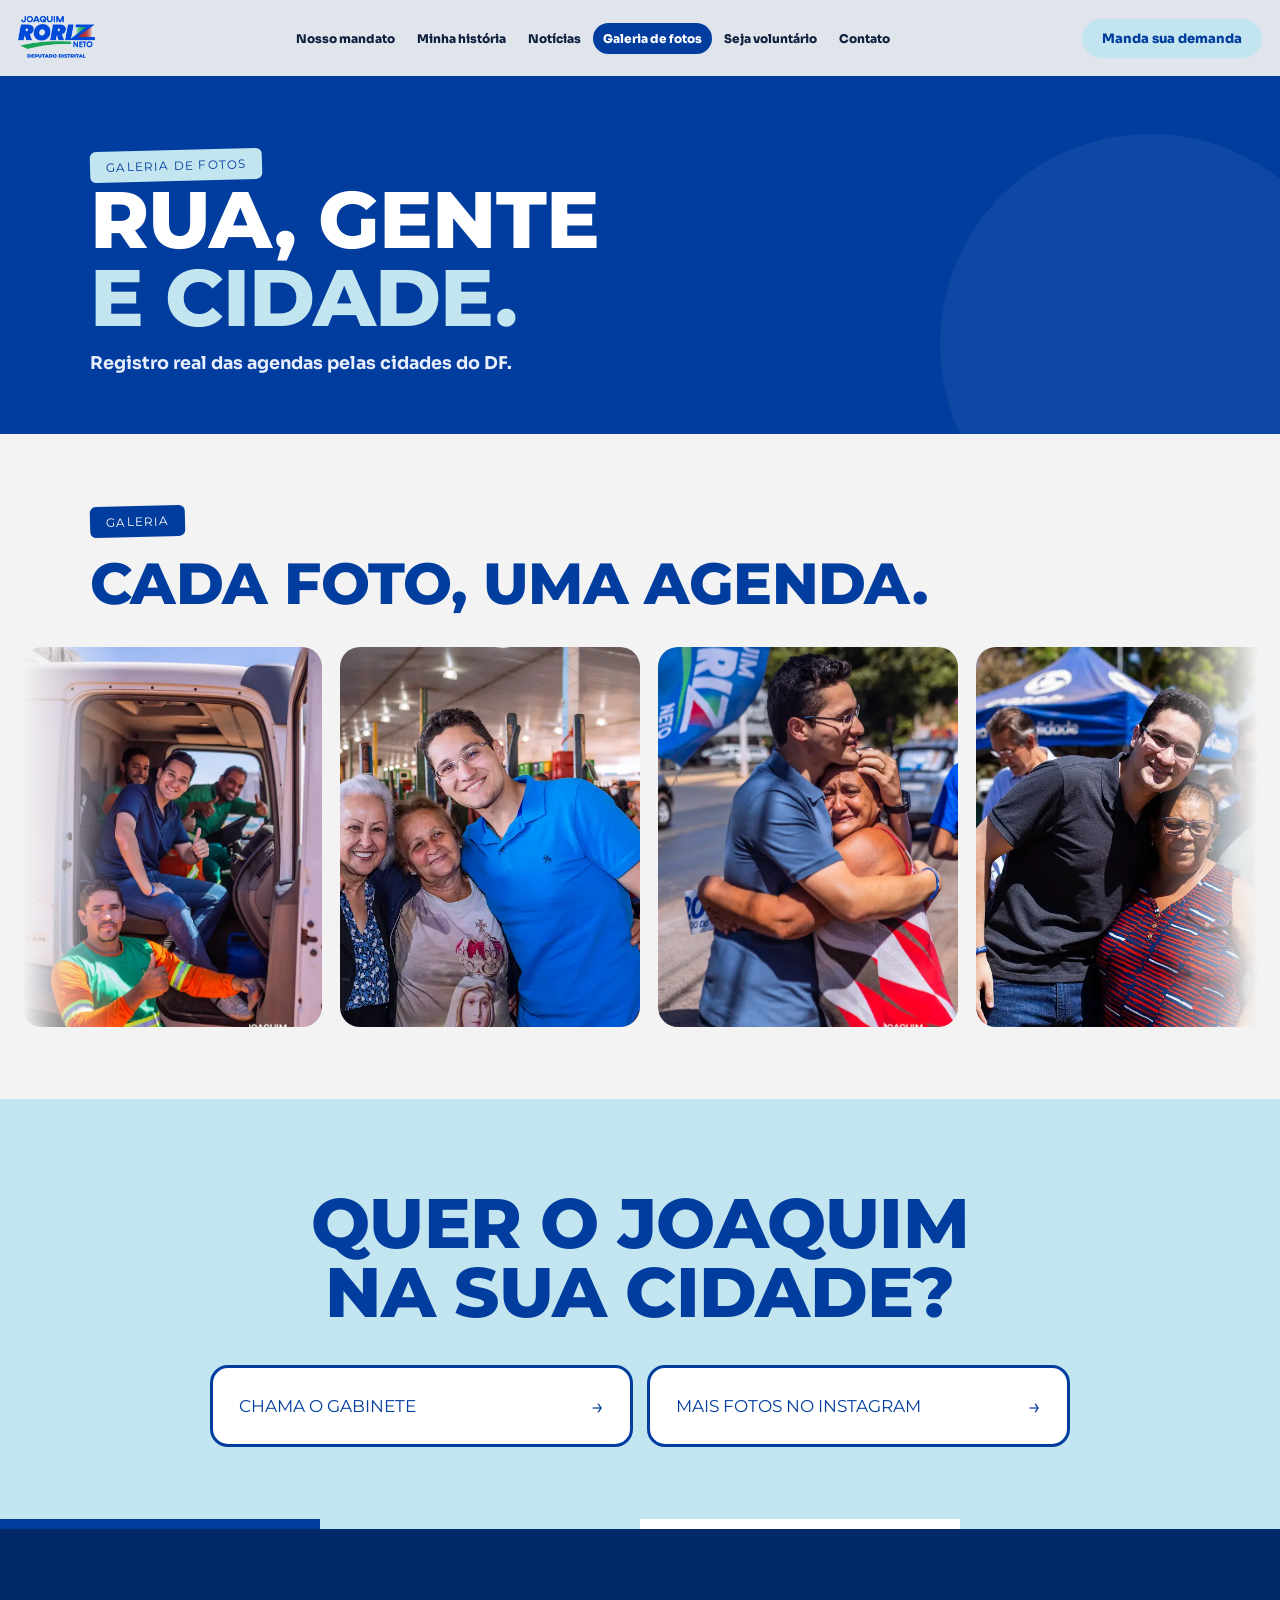
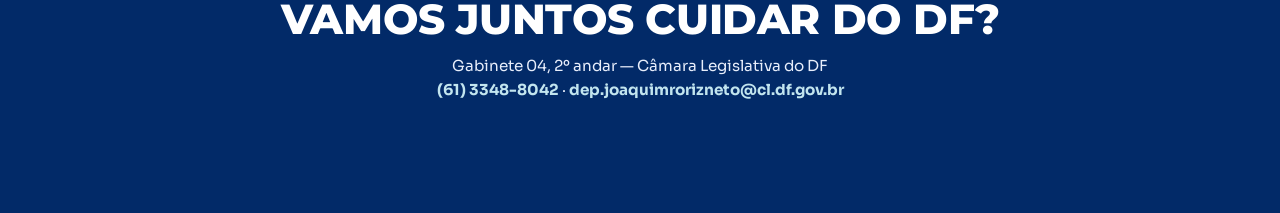
==== galeria/index.html @ 51ec64c5 "V4: prisma hero com video de fundo" ====
<!DOCTYPE html>
<html lang="pt-BR">
<head>
<meta charset="utf-8" />
<meta name="viewport" content="width=device-width, initial-scale=1" />
<title>Galeria de fotos — Joaquim Roriz Neto</title>
<meta name="description" content="Fotos reais das agendas públicas de Joaquim Roriz Neto pelas cidades do DF." />
<link rel="preconnect" href="https://fonts.googleapis.com" />
<link rel="preconnect" href="https://fonts.gstatic.com" crossorigin />
<link href="https://fonts.googleapis.com/css2?family=Montserrat:wght@600;700;800;900&family=Sora:wght@400;500;600;700;800&display=swap" rel="stylesheet" />
<link rel="stylesheet" href="../style.css" />
</head>
<body>

<header>
  <a class="brand" href="../"><img class="hlogo" src="../img/roriz-logo.png" alt="Joaquim Roriz Neto — Deputado Distrital" /></a>
  <nav class="hnav">
    <a href="../mandato/">Nosso mandato</a>
    <a href="../historia/">Minha história</a>
    <a href="../noticias/">Notícias</a>
    <a class="on" href="../galeria/">Galeria de fotos</a>
    <a href="../voluntario/">Seja voluntário</a>
    <a href="../contato/">Contato</a>
  </nav>
  <nav class="hbtns">
    <a class="btn btn-verde" href="../contato/">Manda sua demanda</a>
  </nav>
  <button class="burger" type="button" aria-label="Abrir menu" onclick="document.body.classList.toggle('menu-open')">
    <span></span><span></span><span></span>
  </button>
</header>
<nav class="menu" id="menu">
  <a href="../">Início <em>→</em></a>
  <a href="../mandato/">Nosso mandato <em>→</em></a>
  <a href="../historia/">Minha história <em>→</em></a>
  <a href="../noticias/">Notícias <em>→</em></a>
  <a href="../galeria/">Galeria de fotos <em>→</em></a>
  <a href="../voluntario/">Seja voluntário <em>→</em></a>
  <a class="dest" href="../contato/">Contato <em>→</em></a>
</nav>

<section class="hero-int">
  <div class="wrap">
    <span class="tag">Galeria de fotos</span>
    <h1 class="display">Rua, gente<br /><em>e cidade.</em></h1>
    <p class="sub">Registro real das agendas pelas cidades do DF.</p>
  </div>
</section>

<section>
  <div class="wrap up">
    <span class="tag">Galeria</span>
    <h2 class="display">Cada foto, uma agenda.</h2>
  </div>
  <div class="marquee">
    <div class="marquee-track">
      <div class="marquee-card"><img src="../img/action-1.webp" alt="Agenda pública no DF" loading="lazy" /></div>
      <div class="marquee-card"><img src="../img/action-2.webp" alt="Joaquim com a população" loading="lazy" /></div>
      <div class="marquee-card"><img src="../img/action-3.webp" alt="Agenda pública no DF" loading="lazy" /></div>
      <div class="marquee-card"><img src="../img/action-4.webp" alt="Agenda pública no DF" loading="lazy" /></div>
      <div class="marquee-card"><img src="../img/action-5.webp" alt="Agenda pública no DF" loading="lazy" /></div>
      <div class="marquee-card"><img src="../img/official.webp" alt="Joaquim Roriz Neto" loading="lazy" style="object-position:top" /></div>
      <div class="marquee-card"><img src="../img/action-1.webp" alt="Agenda pública no DF" loading="lazy" /></div>
      <div class="marquee-card"><img src="../img/action-2.webp" alt="Joaquim com a população" loading="lazy" /></div>
      <div class="marquee-card"><img src="../img/action-3.webp" alt="Agenda pública no DF" loading="lazy" /></div>
      <div class="marquee-card"><img src="../img/action-4.webp" alt="Agenda pública no DF" loading="lazy" /></div>
      <div class="marquee-card"><img src="../img/action-5.webp" alt="Agenda pública no DF" loading="lazy" /></div>
      <div class="marquee-card"><img src="../img/official.webp" alt="Joaquim Roriz Neto" loading="lazy" style="object-position:top" /></div>
    </div>
  </div>
</section>

<section class="blocao">
  <div class="wrap up">
    <h2 class="display">Quer o Joaquim<br />na sua cidade?</h2>
    <div class="big-grid">
      <a class="big-btn" href="../contato/">Chama o gabinete <span class="seta">→</span></a>
      <a class="big-btn" href="https://www.instagram.com/joaquimrorizneto/" target="_blank" rel="noreferrer">Mais fotos no Instagram <span class="seta">→</span></a>
    </div>
  </div>
</section>

<div class="barrinha"></div>
<footer>
  <p class="display">Vamos juntos cuidar do DF?</p>
  <p>
    Gabinete 04, 2º andar — Câmara Legislativa do DF<br />
    <a href="tel:+556133488042">(61) 3348-8042</a> ·
    <a href="mailto:dep.joaquimrorizneto@cl.df.gov.br">dep.joaquimrorizneto@cl.df.gov.br</a>
  </p>
</footer>

<script>
document.querySelectorAll('.menu a').forEach(function(a){a.addEventListener('click',function(){document.body.classList.remove('menu-open')})});
document.documentElement.classList.add('js');
var io=new IntersectionObserver(function(es){es.forEach(function(en){if(en.isIntersecting){en.target.classList.add('in');io.unobserve(en.target)}})},{threshold:.15});
document.querySelectorAll('.up').forEach(function(el){io.observe(el)});
</script>
</body>
</html>
---- style.css ----
:root{
  /* Paleta oficial — Manual de Identidade Visual v1.0 */
  --azul:#003d9e; --azul-escuro:#022a68; --verde:#21a659; --verde-claro:#d7efc2; --azul-claro:#c2e5ef;
  --vermelho:#b5322f; --off:#f3f3f3; --ink:#10203f;
  /* Tipografia oficial: Montserrat (títulos/destaques) + Sora (textos) */
  --font-display:"Montserrat", ui-sans-serif, system-ui, sans-serif;
  --font-sans:"Sora", ui-sans-serif, system-ui, sans-serif;
}
*{margin:0;padding:0;box-sizing:border-box}
html{scroll-behavior:smooth}
html,body{overflow-x:clip}
body{font-family:var(--font-sans);background:var(--off);color:var(--ink);-webkit-font-smoothing:antialiased}
.display{font-family:var(--font-display);font-weight:800;text-transform:uppercase;line-height:.98;letter-spacing:-.01em}
img{display:block;max-width:100%}

/* header */
header{position:fixed;inset:0 0 auto 0;z-index:50;display:flex;align-items:center;justify-content:space-between;
  gap:12px;padding:12px 18px;background:rgba(243,243,243,.92);backdrop-filter:blur(8px);border-bottom:3px solid var(--azul)}
.brand{display:flex;align-items:center;gap:10px;font-family:var(--font-display);font-size:15px;color:var(--azul);text-transform:uppercase;text-decoration:none}
.hlogo{height:52px;width:auto;display:block}
.brand span{color:var(--azul)}
.hbtns{display:flex;gap:8px}
.btn{display:inline-flex;align-items:center;justify-content:center;gap:8px;border-radius:999px;
  padding:11px 20px;font-weight:800;font-size:13px;text-decoration:none;transition:transform .2s ease;cursor:pointer;border:0}
.btn:hover{transform:translateY(-2px)}
.btn-verde{background:var(--azul-claro);color:var(--azul)}
.btn-azul{background:var(--azul);color:#fff}
.btn-ghost{background:#fff;color:var(--azul);border:2px solid var(--azul)}

/* hero V3 — uma tela: colagem esq., logo+tagline dir., faixa azul no pé (ref 4/SVG) */
.hero{position:relative;overflow:hidden;background:var(--off);display:flex;flex-direction:column;padding:76px 0 0}
@media(min-width:900px){.hero{height:100svh;min-height:640px;padding-top:76px}}
.hero-body{flex:1;display:flex;flex-direction:column;min-height:0}
@media(min-width:900px){.hero-body{display:grid;grid-template-columns:1.45fr 1fr;align-items:center}}
.hero-z{margin:0;min-height:0;order:2;display:flex;align-items:flex-end;justify-content:center}
@media(min-width:900px){.hero-z{order:1;height:100%}}
.hero-z img{display:block;width:min(92%,560px);height:auto;margin-bottom:-1px}
@media(min-width:900px){.hero-z img{width:auto;height:min(96%,760px);max-width:100%;object-fit:contain;object-position:center bottom;margin-bottom:-1px}}
.hero-txt{order:1;display:flex;flex-direction:column;align-items:center;gap:20px;padding:18px 22px 6px;text-align:center}
@media(min-width:900px){.hero-txt{order:2;align-items:flex-start;text-align:left;padding:0 56px 0 0;max-width:600px}}
.hero-logo{width:min(430px,80%);display:block}
.hero p.hero-lead{font-family:var(--font-sans);color:var(--azul);font-size:clamp(0.9rem,1.3vw,1.3rem);font-weight:600;line-height:1.55;margin:0 auto;max-width:min(80%,430px)}
@media(min-width:900px){.hero p.hero-lead{margin:0;max-width:430px;font-size:1.3rem}}
.hero-actions{position:relative;background:var(--azul);display:flex;flex-wrap:wrap;justify-content:center;gap:18px;padding:26px 22px}
.hero-pill{flex:1 1 260px;max-width:420px;text-align:center;background:#fff;color:var(--azul);
  font-family:var(--font-display);font-weight:800;font-size:clamp(1.05rem,1.6vw,1.35rem);
  padding:18px 26px;border-radius:999px;text-decoration:none;box-shadow:0 8px 0 rgba(0,0,0,.18);
  transition:transform .2s ease,box-shadow .2s ease,background .2s ease,color .2s ease}
.hero-pill:hover{transform:translateY(-3px);box-shadow:0 11px 0 rgba(0,0,0,.2);background:var(--azul-claro)}

section{padding:72px 22px}
.wrap{max-width:1100px;margin:0 auto}
.tag{display:inline-block;background:var(--azul);color:#fff;font-family:var(--font-display);
  text-transform:uppercase;font-size:12px;letter-spacing:.1em;padding:8px 16px;border-radius:6px;transform:rotate(-1.5deg)}
h2.display{font-size:clamp(2rem,6vw,3.6rem);margin-top:18px;color:var(--azul)}

/* história */
.historia .wrap{display:grid;gap:34px;align-items:center}
@media(min-width:820px){.historia .wrap{grid-template-columns:1fr 1.1fr}}
.historia img{border-radius:18px;border:5px solid var(--azul);box-shadow:12px 12px 0 var(--azul-claro)}
.historia p{font-size:1.12rem;line-height:1.65;font-weight:500;margin-top:16px;max-width:480px}
.historia strong{color:var(--azul)}

/* números */
.numeros{background:var(--azul);color:#fff}
.numeros h2{color:#fff}
.numeros .tag{background:var(--azul-claro);color:var(--azul)}
.grid-num{display:grid;gap:14px;margin-top:34px;grid-template-columns:repeat(2,1fr)}
@media(min-width:820px){.grid-num{grid-template-columns:repeat(4,1fr)}}
.card-num{display:block;text-decoration:none;color:#fff;background:rgba(255,255,255,.08);border:2px solid rgba(255,255,255,.25);border-radius:16px;
  padding:26px 20px;transition:transform .25s ease,background .25s ease;cursor:pointer}
.card-num:hover{transform:translateY(-6px);background:var(--azul-claro);color:var(--azul)}
.card-num:hover b,.card-num:hover small{color:var(--azul)}
.card-num b{font-family:var(--font-display);font-size:clamp(1.6rem,4vw,2.4rem);display:block}
.card-num small{font-weight:700;font-size:.95rem;display:block;margin-top:6px;color:#e8eefb}

/* fotos */
.fotos{padding:0}
.strip{display:grid;grid-template-columns:repeat(5,1fr)}
.strip img{width:100%;height:200px;object-fit:cover;filter:saturate(1.05);transition:transform .3s ease}
.strip img:hover{transform:scale(1.05)}
@media(max-width:700px){.strip{grid-template-columns:repeat(2,1fr)}.strip img:nth-child(5){display:none}}

/* CTA blocão */
.blocao{background:#c2e5ef;text-align:center}
.blocao h2{color:var(--azul);font-size:clamp(2.2rem,7vw,4.4rem)}
.big-grid{display:grid;gap:14px;margin:38px auto 0;max-width:860px;grid-template-columns:1fr}
@media(min-width:700px){.big-grid{grid-template-columns:1fr 1fr}}
.big-btn{display:flex;align-items:center;justify-content:space-between;gap:12px;background:#fff;
  border:3px solid var(--azul);border-radius:18px;padding:24px 26px;text-decoration:none;color:var(--azul);
  font-family:var(--font-display);text-transform:uppercase;font-size:1.05rem;
  transition:transform .2s ease,background .2s ease,color .2s ease}
.big-btn:hover{transform:translate(-3px,-3px);background:var(--azul);color:#fff;box-shadow:6px 6px 0 var(--azul-claro)}
.big-btn .seta{font-size:1.4rem}

/* redes */
.redes{text-align:center}
.social-row{display:flex;flex-wrap:wrap;justify-content:center;gap:12px;margin-top:28px}
.social-row a{display:grid;place-items:center;width:64px;height:64px;border-radius:50%;
  background:var(--azul);color:#fff;font-family:var(--font-display);font-size:12px;text-decoration:none;
  transition:transform .2s ease,background .2s ease}
.social-row a:hover{transform:scale(1.12) rotate(-6deg);background:var(--azul-claro);color:var(--azul)}

footer{background:var(--azul-escuro);color:#e8eefb;text-align:center;padding:56px 22px 110px}
footer .display{color:#fff;font-size:clamp(1.6rem,5vw,2.6rem)}
footer p{margin-top:14px;font-size:.95rem;line-height:1.6}
footer a{color:var(--azul-claro);font-weight:700;text-decoration:none}
.barrinha{height:10px;background:linear-gradient(90deg,var(--azul) 0 25%,var(--azul-claro) 25% 50%,#fff 50% 75%,var(--azul-claro) 75%)}

/* flutuante */
.float{position:fixed;right:16px;bottom:16px;z-index:60;box-shadow:0 14px 30px rgba(2,42,104,.35)}

/* form modal simples */
#demanda{background:#fff}
.form-card{margin-top:30px;max-width:680px;background:var(--off);border:3px solid var(--azul);border-radius:22px;
  padding:28px 24px;box-shadow:10px 10px 0 var(--azul-claro)}
@media(min-width:700px){.form-card{padding:36px}}
.form-grid{display:grid;gap:16px}
@media(min-width:700px){.form-grid{grid-template-columns:1fr 1fr}
  .form-grid .full{grid-column:1/-1}}
.form-grid label{display:block;font-weight:800;font-size:.8rem;text-transform:uppercase;letter-spacing:.06em;color:var(--azul);margin-bottom:7px}
.form-grid input,.form-grid select,.form-grid textarea{width:100%;padding:14px 16px;border:2px solid rgba(0,61,158,.35);
  border-radius:12px;font:inherit;font-weight:600;background:#fff;color:var(--ink);transition:border-color .2s,box-shadow .2s}
.form-grid input:focus,.form-grid select:focus,.form-grid textarea:focus{outline:none;border-color:var(--azul);box-shadow:0 0 0 4px rgba(0,61,158,.25)}
.form-grid textarea{min-height:120px;resize:vertical}
.form-grid .btn{width:100%;justify-content:center}

.js .up{opacity:0;transform:translateY(24px);transition:opacity .7s ease,transform .7s ease}
.js .up.in{opacity:1;transform:none}
@media(prefers-reduced-motion:reduce){.js .up{opacity:1;transform:none}}

/* nav interna */
.hnav{display:none;gap:2px;align-items:center}
@media(min-width:1080px){.hnav{display:flex}}
.hnav a{text-decoration:none;color:var(--ink);font-weight:800;font-size:12px;padding:8px 10px;border-radius:999px;white-space:nowrap;transition:background .2s,color .2s}
.hnav a:hover,.hnav a.on{background:var(--azul);color:#fff}

/* hero interno */
.hero-int{position:relative;background:var(--azul);color:#fff;padding:150px 22px 60px;overflow:hidden}
.hero-int .wrap{position:relative;z-index:2}
.hero-int h1{font-size:clamp(2.4rem,7vw,5rem);color:#fff}
.hero-int h1 em{font-style:normal;color:var(--azul-claro)}
.hero-int p.sub{margin-top:14px;font-size:1.1rem;font-weight:700;color:#e8eefb;max-width:520px}
.hero-int .tag{background:var(--azul-claro);color:var(--azul)}
.hero-int::after{content:"";position:absolute;right:-80px;bottom:-120px;width:420px;height:420px;border-radius:50%;background:rgba(255,255,255,.06)}

/* timeline */
.tl{margin-top:40px;display:grid;gap:0;position:relative}
.tl-item{position:relative;padding:0 0 34px 34px;border-left:4px solid var(--azul)}
.tl-item:last-child{border-left-color:transparent}
.tl-item::before{content:"";position:absolute;left:-14px;top:0;width:24px;height:24px;border-radius:50%;background:var(--azul-claro);border:5px solid var(--off)}
.tl-item .ano{font-family:var(--font-display);text-transform:uppercase;color:var(--azul);font-size:.85rem;letter-spacing:.08em}
.tl-item h3{font-family:var(--font-display);text-transform:uppercase;color:var(--azul);font-size:1.3rem;margin-top:4px}
.tl-item p{margin-top:8px;max-width:560px;line-height:1.6;font-weight:500}

/* cards de leis / bandeiras */
.cards{display:grid;gap:14px;margin-top:34px}
@media(min-width:760px){.cards{grid-template-columns:1fr 1fr}}
.card{background:#fff;border:3px solid var(--azul);border-radius:18px;padding:26px;transition:transform .2s ease,box-shadow .2s ease}
.card:hover{transform:translate(-3px,-3px);box-shadow:6px 6px 0 var(--azul-claro)}
.card .mini{display:inline-block;background:var(--azul-claro);color:var(--azul);font-weight:800;font-size:.75rem;text-transform:uppercase;letter-spacing:.06em;padding:5px 12px;border-radius:999px}
.card h3{font-family:var(--font-display);text-transform:uppercase;color:var(--azul);font-size:1.15rem;margin-top:14px}
.card p{margin-top:10px;line-height:1.6;font-weight:500;font-size:.98rem}

/* checklist voluntário */
.check{margin-top:30px;display:grid;gap:12px;max-width:560px}
.check li{list-style:none;display:flex;gap:12px;align-items:flex-start;background:#fff;border:3px solid var(--azul);border-radius:14px;padding:16px 18px;font-weight:700}
.check li::before{content:"✓";font-family:var(--font-display);color:var(--azul);background:var(--azul-claro);border-radius:50%;width:26px;height:26px;display:grid;place-items:center;flex-shrink:0}

/* hamburguer + menu mobile */
.burger{position:relative;width:46px;height:46px;border-radius:12px;border:2px solid var(--azul);
  background:#fff;cursor:pointer;flex-shrink:0;padding:0}
.burger span{position:absolute;left:11px;width:20px;height:3px;background:var(--azul);border-radius:2px;transition:transform .25s ease,opacity .25s ease}
.burger span:nth-child(1){top:13px}
.burger span:nth-child(2){top:20px}
.burger span:nth-child(3){top:27px}
@media(min-width:1080px){.burger{display:none}}
body.menu-open .burger span:nth-child(1){transform:translateY(7px) rotate(45deg)}
body.menu-open .burger span:nth-child(2){opacity:0}
body.menu-open .burger span:nth-child(3){transform:translateY(-7px) rotate(-45deg)}
.menu{position:fixed;inset:0;z-index:45;background:var(--azul);display:flex;flex-direction:column;justify-content:center;
  padding:90px 26px 40px;gap:6px;opacity:0;pointer-events:none;transition:opacity .3s ease}
body.menu-open .menu{opacity:1;pointer-events:auto}
body.menu-open{overflow:hidden}
.menu a{font-family:var(--font-display);text-transform:uppercase;text-decoration:none;color:#fff;
  font-size:clamp(1.6rem,7vw,2.4rem);padding:12px 0;border-bottom:2px solid rgba(255,255,255,.18);
  display:flex;justify-content:space-between;align-items:center;transform:translateY(14px);opacity:0;transition:transform .35s ease,opacity .35s ease}
body.menu-open .menu a{transform:none;opacity:1}
body.menu-open .menu a:nth-child(2){transition-delay:.05s}
body.menu-open .menu a:nth-child(3){transition-delay:.1s}
body.menu-open .menu a:nth-child(4){transition-delay:.15s}
body.menu-open .menu a:nth-child(5){transition-delay:.2s}
.menu a em{font-style:normal;color:var(--azul-claro);font-size:1.2rem}
.menu a.dest{color:var(--azul-claro)}
body.menu-open header{background:var(--azul);border-bottom-color:var(--azul-claro)}
body.menu-open .brand{color:#fff}
body.menu-open .burger{background:transparent;border-color:#fff}
body.menu-open .burger span{background:#fff}
@media(max-width:1079px){
  .hbtns{display:none}
  header{padding:10px 14px}
  .brand{white-space:nowrap;font-size:14px}
}
@media(max-width:639px){.hlogo{display:none}}

/* timeline centralizada com foto */
.tl2{position:relative;margin:48px auto 0;max-width:920px}
.tl2::before{content:"";position:absolute;left:19px;top:8px;bottom:8px;width:4px;border-radius:2px;
  background:linear-gradient(var(--azul),var(--azul-claro))}
@media(min-width:860px){.tl2::before{left:50%;transform:translateX(-50%)}}
.tl2-item{position:relative;padding:0 0 52px 56px}
@media(min-width:860px){
  .tl2-item{width:50%;padding:0 48px 64px 0}
  .tl2-item:nth-child(even){margin-left:50%;padding:0 0 64px 48px}
}
.tl2-dot{position:absolute;left:9px;top:6px;width:24px;height:24px;border-radius:50%;background:var(--azul-claro);
  border:5px solid var(--off);z-index:2;animation:tl-pulse 2.6s ease-in-out infinite}
@media(min-width:860px){
  .tl2-item .tl2-dot{left:auto;right:-12px}
  .tl2-item:nth-child(even) .tl2-dot{right:auto;left:-12px}
}
@keyframes tl-pulse{0%,100%{box-shadow:0 0 0 0 rgba(194,229,239,.65)}50%{box-shadow:0 0 0 10px rgba(194,229,239,0)}}
.tl2-card{background:#fff;border:3px solid var(--azul);border-radius:18px;overflow:hidden;
  transition:transform .25s ease,box-shadow .25s ease}
.tl2-card:hover{transform:translateY(-4px);box-shadow:8px 8px 0 var(--azul-claro)}
.tl2-card img{width:100%;height:170px;object-fit:cover}
.tl2-body{padding:20px 22px 24px}
.tl2-body .ano{font-family:var(--font-display);text-transform:uppercase;color:var(--azul);font-size:.8rem;letter-spacing:.1em}
.tl2-body h3{font-family:var(--font-display);text-transform:uppercase;color:var(--azul);font-size:1.25rem;margin-top:6px}
.tl2-body p{margin-top:10px;line-height:1.6;font-weight:500;font-size:.97rem}

/* entrada lateral */
.js .from-l,.js .from-r{opacity:0;transition:opacity .7s ease,transform .7s ease}
.js .from-l{transform:translateX(-42px)}
.js .from-r{transform:translateX(42px)}
.js .from-l.in,.js .from-r.in{opacity:1;transform:none}
@media(prefers-reduced-motion:reduce){.js .from-l,.js .from-r{opacity:1;transform:none}}

/* faixa estatica de numeros */
.stats-band{background:var(--azul);border-top:4px solid var(--azul-claro);border-bottom:4px solid var(--azul-claro)}
.stats-band .wrap{display:grid;grid-template-columns:repeat(2,1fr);max-width:1100px;margin:0 auto}
@media(min-width:820px){.stats-band .wrap{grid-template-columns:repeat(4,1fr)}}
.stats-band a{display:block;text-align:center;text-decoration:none;color:#fff;padding:26px 12px;transition:background .2s ease}
.stats-band a:hover{background:var(--azul-claro);color:var(--azul)}
.stats-band a:hover b,.stats-band a:hover small{color:var(--azul)}
.stats-band b{font-family:var(--font-display);font-size:clamp(2.1rem,3.8vw,3rem);display:block}
.stats-band small{display:block;margin-top:6px;font-weight:700;font-size:1.05rem;color:#dde7fa;text-transform:uppercase;letter-spacing:.05em}

/* seção vídeo */
.video-sec{background:var(--azul-escuro);color:#fff}
.video-sec .tag{background:var(--azul-claro);color:var(--azul)}
.video-sec h2{color:#fff}
.player{position:relative;margin-top:32px;border-radius:22px;overflow:hidden;border:4px solid rgba(255,255,255,.25);
  aspect-ratio:16/9;cursor:pointer;display:block;width:100%;background:#000;padding:0}
.player img{position:absolute;inset:0;width:100%;height:100%;object-fit:cover;opacity:.6;transition:transform .5s ease,opacity .3s ease}
.player:hover img{transform:scale(1.04);opacity:.75}
.player::after{content:"";position:absolute;inset:0;background:linear-gradient(to top,rgba(2,42,104,.75),transparent 55%)}
.play-btn{position:absolute;inset:0;margin:auto;width:88px;height:88px;border-radius:50%;background:var(--azul-claro);
  display:grid;place-items:center;z-index:2;animation:tl-pulse 2.4s ease-in-out infinite;transition:transform .25s ease}
.player:hover .play-btn{transform:scale(1.1)}
.play-btn span{width:0;height:0;border-left:26px solid var(--azul);border-top:16px solid transparent;border-bottom:16px solid transparent;margin-left:7px}
.player figcaption{color:#fff;position:absolute;left:20px;bottom:18px;z-index:2;font-family:var(--font-display);text-transform:uppercase;font-size:1rem}

/* formulário 2.0 */
.form-shell{margin-top:34px;display:grid;border:3px solid var(--azul);border-radius:24px;overflow:hidden;
  box-shadow:12px 12px 0 var(--azul-claro);background:#fff;max-width:960px}
@media(min-width:880px){.form-shell{grid-template-columns:.8fr 1.2fr}}
.form-side{background:var(--azul);color:#fff;padding:34px 30px;display:flex;flex-direction:column;gap:18px;justify-content:center}
.form-side h3{font-family:var(--font-display);text-transform:uppercase;font-size:1.5rem;line-height:1.1}
.form-side h3 em{font-style:normal;color:var(--azul-claro)}
.form-side p{font-weight:600;font-size:.95rem;line-height:1.6;color:#dde7fa}
.form-side .canal{display:flex;align-items:center;gap:10px;font-weight:700;font-size:.9rem;color:#fff}
.form-side .canal b{display:grid;place-items:center;width:34px;height:34px;border-radius:50%;background:#fff;flex-shrink:0}
.form-main{padding:30px 24px}
@media(min-width:880px){.form-main{padding:38px 36px}}
.lgpd{display:flex;gap:10px;align-items:flex-start;font-size:.8rem;font-weight:600;color:#5a6a8a;line-height:1.5}
.lgpd input{width:20px;height:20px;margin-top:1px;accent-color:var(--azul);flex-shrink:0}

/* galeria */
.galeria-grid{display:grid;gap:14px;grid-template-columns:1fr 1fr}
@media(min-width:820px){.galeria-grid{grid-template-columns:repeat(3,1fr)}}
.galeria-grid figure{margin:0;border-radius:16px;overflow:hidden;border:3px solid var(--azul);aspect-ratio:4/3;background:var(--azul)}
.galeria-grid img{width:100%;height:100%;object-fit:cover;transition:transform .4s ease}
.galeria-grid figure:hover img{transform:scale(1.06)}
.form-grid label.lgpd{text-transform:none;letter-spacing:0;font-size:.8rem;font-weight:600;color:#5a6a8a}

/* tl3 */
.tl3{position:relative;margin:48px auto 0;max-width:920px}
.tl3::before{content:"";position:absolute;left:6px;top:4px;bottom:4px;width:3px;border-radius:2px;
  background:linear-gradient(180deg,var(--azul),var(--azul-claro))}
@media(min-width:860px){.tl3::before{left:50%;transform:translateX(-50%)}}
.tl3-item{position:relative;padding:0 0 40px 28px;display:flex;gap:16px;align-items:flex-start}
.tl3-item:last-child{padding-bottom:0}
@media(min-width:860px){
  .tl3-item{width:50%;padding:0 40px 52px 0;text-align:right;flex-direction:row-reverse;justify-content:flex-start;gap:20px}
  .tl3-item:nth-child(even){margin-left:50%;padding:0 0 52px 40px;text-align:left;flex-direction:row}
}
.tl3-dot{position:absolute;left:0;top:6px;width:14px;height:14px;border-radius:50%;
  background:var(--azul-claro);border:3px solid #fff;box-shadow:0 0 0 2px var(--azul)}
@media(min-width:860px){
  .tl3-item .tl3-dot{left:auto;right:-8.5px}
  .tl3-item:nth-child(even) .tl3-dot{right:auto;left:-8.5px}
}
.tl3-foto{width:118px;height:118px;object-fit:cover;border-radius:18px;box-shadow:0 6px 16px rgba(16,32,63,.18);flex-shrink:0}
.tl3-body{margin-top:0;max-width:380px}
.tl3-body .ano{display:block;font-family:var(--font-display);text-transform:uppercase;color:var(--azul);
  font-size:.95rem;letter-spacing:.12em;font-weight:800}
.tl3-body h3{font-family:var(--font-display);text-transform:none;color:var(--azul);
  font-size:1.65rem;font-weight:800;margin-top:6px}
.tl3-body p{margin-top:10px;line-height:1.65;font-size:1.1rem;color:var(--ink);font-weight:500}

/* news-cards */
.news-grid{display:grid;gap:22px;grid-template-columns:1fr}
@media(min-width:700px){.news-grid{grid-template-columns:1fr 1fr}}
@media(min-width:1024px){.news-grid{grid-template-columns:repeat(3,1fr)}}
.news-card{background:#fff;border-radius:18px;overflow:hidden;border:1px solid rgba(0,61,158,.15);
  transition:transform .25s ease,box-shadow .25s ease}
.news-card:hover{transform:translateY(-4px);box-shadow:0 14px 28px rgba(16,32,63,.14)}
.news-card img{width:100%;height:180px;object-fit:cover;display:block}
.news-body{padding:18px 20px 22px;display:flex;flex-direction:column;gap:8px}
.news-chip{display:inline-block;align-self:flex-start;background:var(--azul-claro);color:var(--azul);
  font-weight:800;font-size:.72rem;text-transform:uppercase;letter-spacing:.06em;
  padding:5px 12px;border-radius:999px}
.news-date{font-size:.75rem;color:#5a6a8a;font-weight:600}
.news-body h3{font-family:var(--font-display);color:var(--azul);font-size:1.05rem;font-weight:800;
  text-transform:none;line-height:1.3}
.news-body p{font-size:.93rem;line-height:1.55;color:var(--ink);font-weight:500}

/* galeria-marquee */
.marquee{overflow:hidden;padding:0;margin-top:36px;
  -webkit-mask-image:linear-gradient(90deg,transparent,#000 8%,#000 92%,transparent);
  mask-image:linear-gradient(90deg,transparent,#000 8%,#000 92%,transparent)}
.marquee-track{display:flex;gap:18px;width:max-content;animation:marquee 40s linear infinite}
.marquee:hover .marquee-track{animation-play-state:paused}
.marquee-card{flex:0 0 auto;width:220px;height:280px;border-radius:20px;overflow:hidden}
@media(min-width:700px){.marquee-card{width:300px;height:380px}}
.marquee-card img{width:100%;height:100%;object-fit:cover;display:block}
@keyframes marquee{from{transform:translateX(0)}to{transform:translateX(-50%)}}
@media(prefers-reduced-motion:reduce){.marquee-track{animation:none}}

/* hero-v4 prisma */
body.home-video header{display:none}
body.home-video{background:#021a40}

.phero{position:relative;width:100%;min-height:100svh;height:100svh;overflow:hidden;isolation:isolate;background:#021a40}
.phero-video{position:absolute;inset:0;width:100%;height:100%;object-fit:cover;z-index:0;pointer-events:none}
.phero-overlay{position:absolute;inset:0;z-index:1;
  background:linear-gradient(180deg,rgba(2,26,64,.72) 0%,rgba(2,26,64,.30) 32%,rgba(2,26,64,.62) 68%,rgba(2,26,64,.92) 100%)}

/* navbar pill flutuante */
.pnav{position:absolute;top:22px;left:50%;transform:translateX(-50%);z-index:6;
  display:none;align-items:center;gap:6px;padding:8px 14px;border-radius:999px;
  background:rgba(2,26,64,.55);-webkit-backdrop-filter:blur(14px);backdrop-filter:blur(14px);
  border:1px solid rgba(255,255,255,.16);box-shadow:0 10px 30px rgba(2,26,64,.35)}
.pnav a{font-family:var(--font-sans);font-weight:600;font-size:.85rem;color:rgba(255,255,255,.86);
  text-decoration:none;padding:9px 14px;border-radius:999px;transition:background .2s ease,color .2s ease;white-space:nowrap}
.pnav a:hover{background:rgba(255,255,255,.14);color:#fff}
@media(min-width:1080px){.pnav{display:flex}}

.burger.pburger{position:absolute;top:20px;right:18px;z-index:8;
  background:rgba(2,26,64,.55);-webkit-backdrop-filter:blur(12px);backdrop-filter:blur(12px);border-color:rgba(255,255,255,.5)}
.burger.pburger span{background:#fff}
body.menu-open .burger.pburger{border-color:#fff}

/* conteudo bottom-left */
.phero-content{position:absolute;z-index:5;left:clamp(20px,5vw,72px);right:clamp(20px,5vw,72px);
  bottom:clamp(34px,6vh,72px);display:flex;flex-direction:column;align-items:flex-start;gap:22px}
.pmark{display:inline-block;background:var(--off);border-radius:24px;padding:clamp(16px,2.4vw,30px) clamp(22px,3.2vw,42px);
  box-shadow:0 22px 60px rgba(2,26,64,.45);opacity:0;transform:translateY(38px);
  animation:pheroUp 1s cubic-bezier(.22,.7,.24,1) .15s forwards}
.pmark img{display:block;width:clamp(300px,40vw,620px);max-width:100%;height:auto}
.pcopy{font-family:var(--font-sans);color:#fff;font-weight:500;font-size:clamp(.92rem,1.15vw,1.05rem);
  line-height:1.6;max-width:420px;text-shadow:0 2px 14px rgba(2,26,64,.6);
  opacity:0;transform:translateY(24px);animation:pheroUp .9s cubic-bezier(.22,.7,.24,1) .5s forwards}
.ppills{display:flex;flex-wrap:wrap;gap:12px;opacity:0;transform:translateY(24px);
  animation:pheroUp .9s cubic-bezier(.22,.7,.24,1) .72s forwards}
.ppill{font-family:var(--font-display);font-weight:800;text-transform:uppercase;letter-spacing:.02em;
  font-size:.82rem;text-decoration:none;padding:15px 28px;border-radius:999px;transition:transform .2s ease,background .2s ease,color .2s ease}
.ppill:hover{transform:translateY(-2px)}
.ppill-solid{background:var(--azul-claro);color:var(--azul)}
.ppill-solid:hover{background:#fff}
.ppill-out{color:#fff;border:2px solid rgba(255,255,255,.7);background:transparent}
.ppill-out:hover{background:#fff;color:var(--azul)}

@keyframes pheroUp{to{opacity:1;transform:none}}
@media(prefers-reduced-motion:reduce){
  .pmark,.pcopy,.ppills{animation:none;opacity:1;transform:none}
  .phero-video{display:none}
}

@media(max-width:860px){
  .phero-content{align-items:center;text-align:center;left:18px;right:18px;bottom:clamp(28px,5vh,56px);gap:18px}
  .pmark{padding:14px 20px;border-radius:20px}
  .pmark img{width:min(74vw,340px)}
  .pcopy{max-width:340px;font-size:.9rem}
  .ppills{flex-direction:column;align-items:stretch;width:min(88vw,340px)}
  .ppill{text-align:center;padding:14px 22px}
}
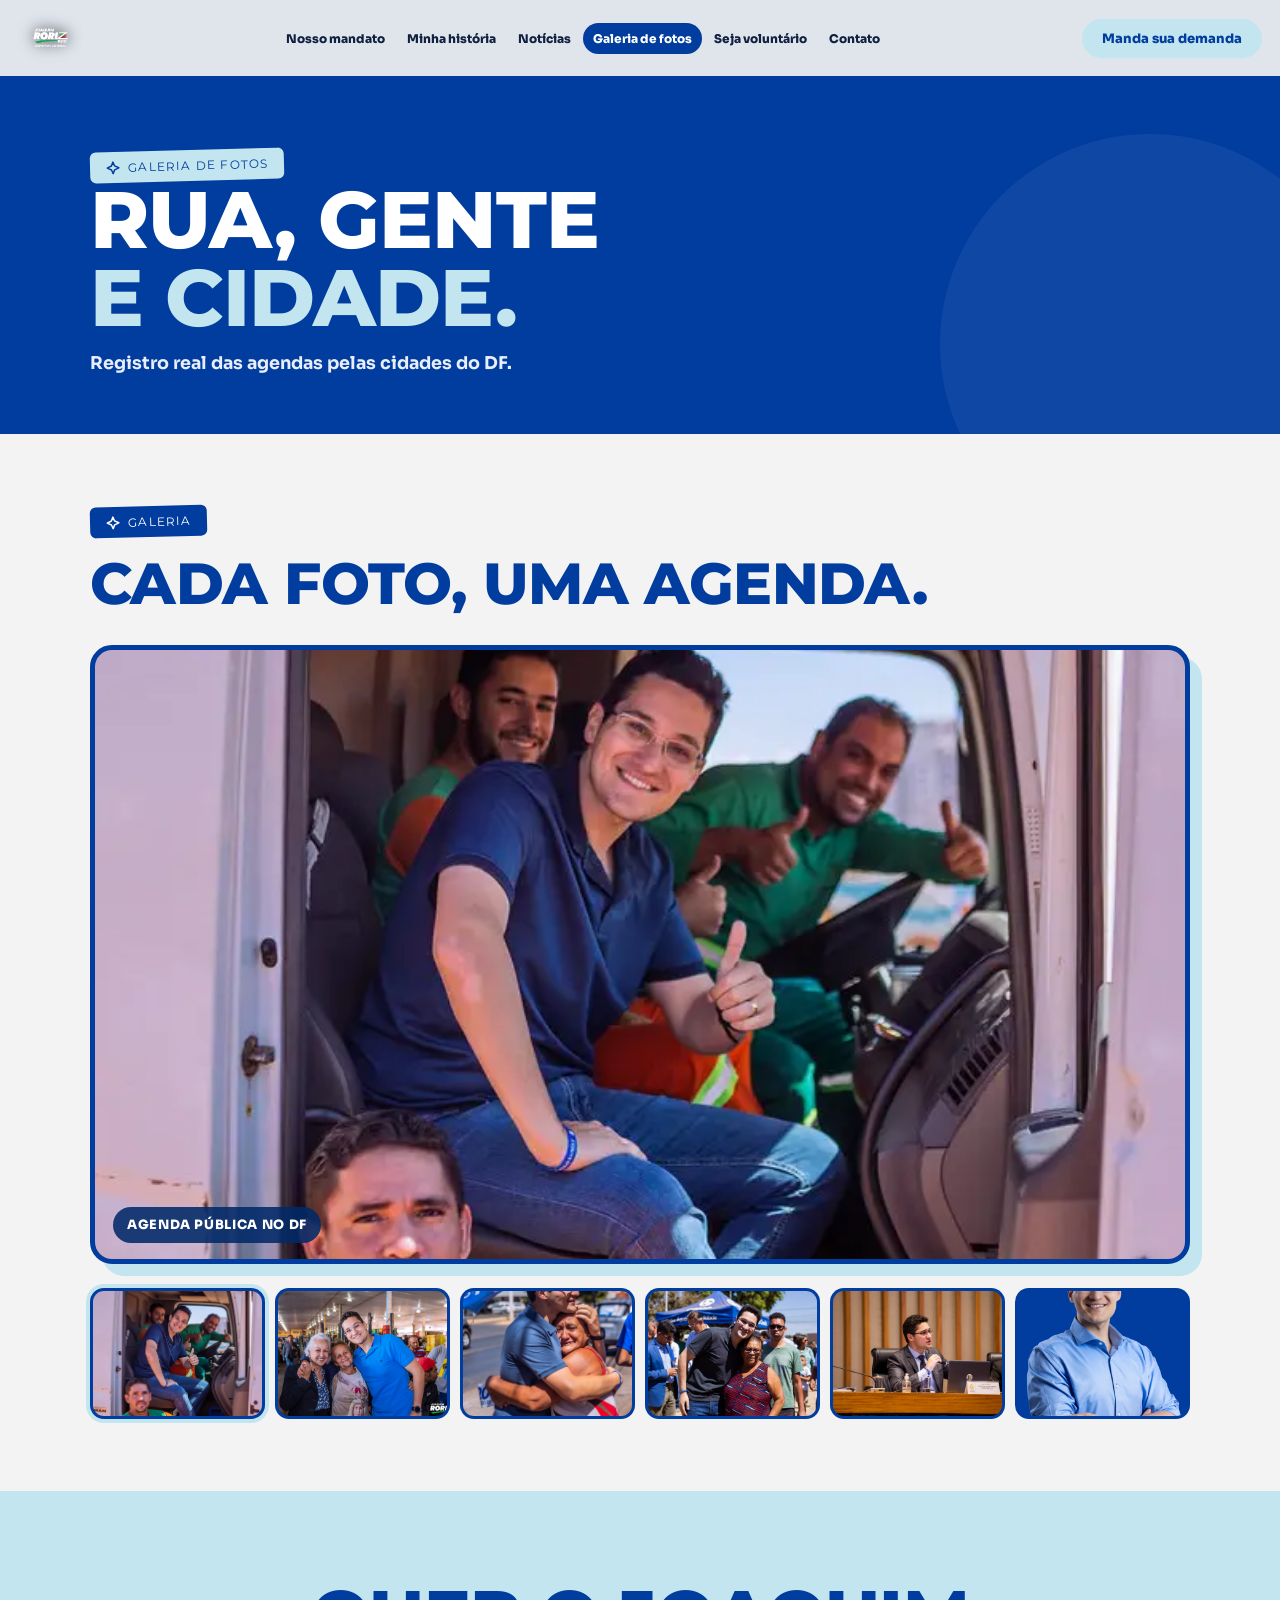
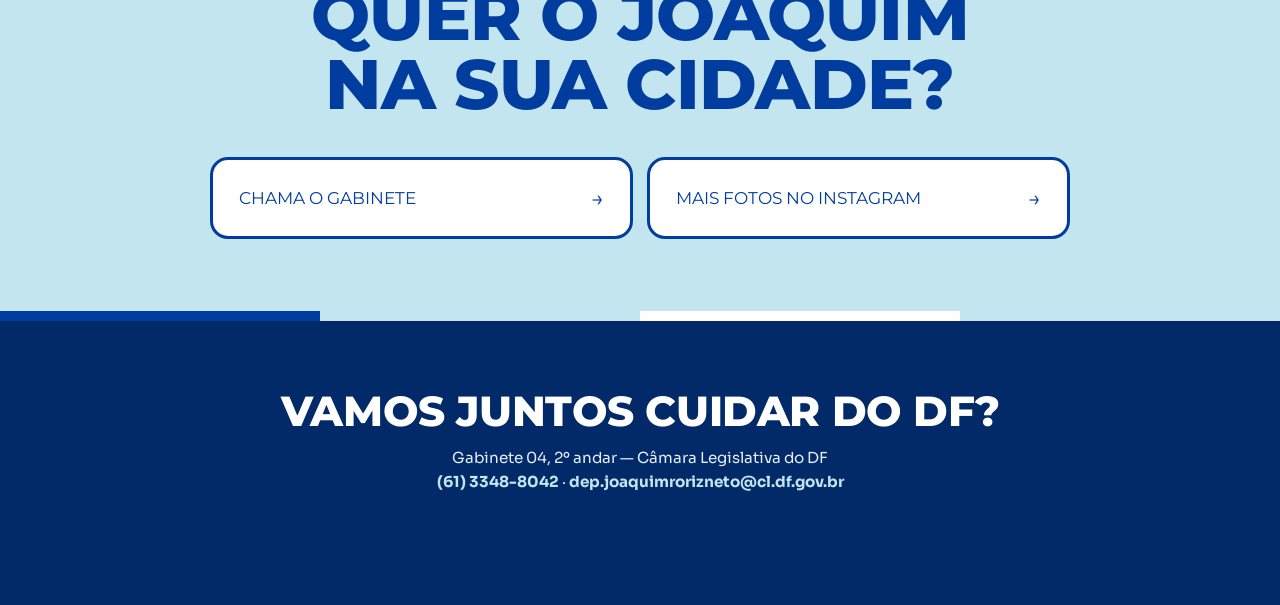
==== commit 3cc501a3: "Ajusta hero e galeria da V4" ====
--- a/galeria/index.html
+++ b/galeria/index.html
@@ -51,21 +51,19 @@
   <div class="wrap up">
     <span class="tag">Galeria</span>
     <h2 class="display">Cada foto, uma agenda.</h2>
-  </div>
-  <div class="marquee">
-    <div class="marquee-track">
-      <div class="marquee-card"><img src="../img/action-1.webp" alt="Agenda pública no DF" loading="lazy" /></div>
-      <div class="marquee-card"><img src="../img/action-2.webp" alt="Joaquim com a população" loading="lazy" /></div>
-      <div class="marquee-card"><img src="../img/action-3.webp" alt="Agenda pública no DF" loading="lazy" /></div>
-      <div class="marquee-card"><img src="../img/action-4.webp" alt="Agenda pública no DF" loading="lazy" /></div>
-      <div class="marquee-card"><img src="../img/action-5.webp" alt="Agenda pública no DF" loading="lazy" /></div>
-      <div class="marquee-card"><img src="../img/official.webp" alt="Joaquim Roriz Neto" loading="lazy" style="object-position:top" /></div>
-      <div class="marquee-card"><img src="../img/action-1.webp" alt="Agenda pública no DF" loading="lazy" /></div>
-      <div class="marquee-card"><img src="../img/action-2.webp" alt="Joaquim com a população" loading="lazy" /></div>
-      <div class="marquee-card"><img src="../img/action-3.webp" alt="Agenda pública no DF" loading="lazy" /></div>
-      <div class="marquee-card"><img src="../img/action-4.webp" alt="Agenda pública no DF" loading="lazy" /></div>
-      <div class="marquee-card"><img src="../img/action-5.webp" alt="Agenda pública no DF" loading="lazy" /></div>
-      <div class="marquee-card"><img src="../img/official.webp" alt="Joaquim Roriz Neto" loading="lazy" style="object-position:top" /></div>
+    <div class="gallery-viewer" aria-label="Galeria de fotos">
+      <figure class="gallery-main">
+        <img id="gallery-main-img" src="../img/action-1.webp" alt="Agenda pública no DF" />
+        <figcaption id="gallery-main-caption">Agenda pública no DF</figcaption>
+      </figure>
+      <div class="gallery-thumbs" aria-label="Selecionar foto">
+        <button class="gallery-thumb is-active" type="button" data-src="../img/action-1.webp" data-alt="Agenda pública no DF"><img src="../img/action-1.webp" alt="" aria-hidden="true" /></button>
+        <button class="gallery-thumb" type="button" data-src="../img/action-2.webp" data-alt="Joaquim com a população"><img src="../img/action-2.webp" alt="" aria-hidden="true" /></button>
+        <button class="gallery-thumb" type="button" data-src="../img/action-3.webp" data-alt="Agenda pública no DF"><img src="../img/action-3.webp" alt="" aria-hidden="true" /></button>
+        <button class="gallery-thumb" type="button" data-src="../img/action-4.webp" data-alt="Agenda pública no DF"><img src="../img/action-4.webp" alt="" aria-hidden="true" /></button>
+        <button class="gallery-thumb" type="button" data-src="../img/action-5.webp" data-alt="Agenda pública no DF"><img src="../img/action-5.webp" alt="" aria-hidden="true" /></button>
+        <button class="gallery-thumb" type="button" data-src="../img/official.webp" data-alt="Joaquim Roriz Neto" data-position="top"><img src="../img/official.webp" alt="" aria-hidden="true" /></button>
+      </div>
     </div>
   </div>
 </section>
@@ -95,6 +93,18 @@
 document.documentElement.classList.add('js');
 var io=new IntersectionObserver(function(es){es.forEach(function(en){if(en.isIntersecting){en.target.classList.add('in');io.unobserve(en.target)}})},{threshold:.15});
 document.querySelectorAll('.up').forEach(function(el){io.observe(el)});
+var mainImg=document.getElementById('gallery-main-img');
+var caption=document.getElementById('gallery-main-caption');
+document.querySelectorAll('.gallery-thumb').forEach(function(btn){
+  btn.addEventListener('click',function(){
+    document.querySelectorAll('.gallery-thumb').forEach(function(item){item.classList.remove('is-active')});
+    btn.classList.add('is-active');
+    mainImg.src=btn.dataset.src;
+    mainImg.alt=btn.dataset.alt;
+    mainImg.style.objectPosition=btn.dataset.position||'center';
+    caption.textContent=btn.dataset.alt;
+  });
+});
 </script>
 </body>
 </html>
--- a/style.css
+++ b/style.css
@@ -50,11 +50,15 @@
 
 section{padding:72px 22px}
 .wrap{max-width:1100px;margin:0 auto}
-.tag{display:inline-block;background:var(--azul);color:#fff;font-family:var(--font-display);
+.tag{display:inline-flex;align-items:center;gap:8px;background:var(--azul);color:#fff;font-family:var(--font-display);
   text-transform:uppercase;font-size:12px;letter-spacing:.1em;padding:8px 16px;border-radius:6px;transform:rotate(-1.5deg)}
+.tag::before{content:"";width:14px;height:14px;flex-shrink:0;background:currentColor;
+  -webkit-mask:url("data:image/svg+xml,%3Csvg xmlns='http://www.w3.org/2000/svg' viewBox='0 0 24 24' fill='none' stroke='black' stroke-width='2.5' stroke-linecap='round' stroke-linejoin='round'%3E%3Cpath d='M12 2l2.7 6.6L22 12l-7.3 3.4L12 22l-2.7-6.6L2 12l7.3-3.4z'/%3E%3C/svg%3E") center/contain no-repeat;
+  mask:url("data:image/svg+xml,%3Csvg xmlns='http://www.w3.org/2000/svg' viewBox='0 0 24 24' fill='none' stroke='black' stroke-width='2.5' stroke-linecap='round' stroke-linejoin='round'%3E%3Cpath d='M12 2l2.7 6.6L22 12l-7.3 3.4L12 22l-2.7-6.6L2 12l7.3-3.4z'/%3E%3C/svg%3E") center/contain no-repeat}
 h2.display{font-size:clamp(2rem,6vw,3.6rem);margin-top:18px;color:var(--azul)}
 
 /* história */
+.historia{background:var(--off)}
 .historia .wrap{display:grid;gap:34px;align-items:center}
 @media(min-width:820px){.historia .wrap{grid-template-columns:1fr 1.1fr}}
 .historia img{border-radius:18px;border:5px solid var(--azul);box-shadow:12px 12px 0 var(--azul-claro)}
@@ -99,6 +103,7 @@
 .social-row a{display:grid;place-items:center;width:64px;height:64px;border-radius:50%;
   background:var(--azul);color:#fff;font-family:var(--font-display);font-size:12px;text-decoration:none;
   transition:transform .2s ease,background .2s ease}
+.social-row a svg{width:26px;height:26px;stroke:currentColor;stroke-width:2;stroke-linecap:round;stroke-linejoin:round;fill:none}
 .social-row a:hover{transform:scale(1.12) rotate(-6deg);background:var(--azul-claro);color:var(--azul)}
 
 footer{background:var(--azul-escuro);color:#e8eefb;text-align:center;padding:56px 22px 110px}
@@ -109,6 +114,7 @@
 
 /* flutuante */
 .float{position:fixed;right:16px;bottom:16px;z-index:60;box-shadow:0 14px 30px rgba(2,42,104,.35)}
+.float svg{width:18px;height:18px;stroke:currentColor;stroke-width:2.4;stroke-linecap:round;stroke-linejoin:round;fill:none;flex-shrink:0}
 
 /* form modal simples */
 #demanda{background:#fff}
@@ -238,12 +244,14 @@
 
 /* faixa estatica de numeros */
 .stats-band{background:var(--azul);border-top:4px solid var(--azul-claro);border-bottom:4px solid var(--azul-claro)}
-.stats-band .wrap{display:grid;grid-template-columns:repeat(2,1fr);max-width:1100px;margin:0 auto}
+.stats-band .wrap{display:grid;grid-template-columns:repeat(2,1fr);gap:0;max-width:1100px;margin:0 auto}
 @media(min-width:820px){.stats-band .wrap{grid-template-columns:repeat(4,1fr)}}
-.stats-band a{display:block;text-align:center;text-decoration:none;color:#fff;padding:26px 12px;transition:background .2s ease}
+.stats-band a{display:flex;min-height:168px;flex-direction:column;align-items:center;justify-content:center;text-align:center;text-decoration:none;color:#fff;padding:26px 12px;transition:background .2s ease}
 .stats-band a:hover{background:var(--azul-claro);color:var(--azul)}
-.stats-band a:hover b,.stats-band a:hover small{color:var(--azul)}
-.stats-band b{font-family:var(--font-display);font-size:clamp(2.1rem,3.8vw,3rem);display:block}
+.stats-band a:hover b,.stats-band a:hover small,.stats-band a:hover .stat-icon{color:var(--azul)}
+.stat-icon{display:grid;place-items:center;width:46px;height:46px;margin-bottom:14px;border-radius:50%;background:rgba(255,255,255,.12);color:var(--azul-claro);border:1px solid rgba(255,255,255,.22)}
+.stat-icon svg{width:24px;height:24px;stroke:currentColor;stroke-width:2;stroke-linecap:round;stroke-linejoin:round;fill:none}
+.stats-band b{font-family:var(--font-display);font-size:clamp(1.55rem,3vw,2.25rem);line-height:1.02;display:block}
 .stats-band small{display:block;margin-top:6px;font-weight:700;font-size:1.05rem;color:#dde7fa;text-transform:uppercase;letter-spacing:.05em}
 
 /* seção vídeo */
@@ -282,6 +290,19 @@
 .galeria-grid figure{margin:0;border-radius:16px;overflow:hidden;border:3px solid var(--azul);aspect-ratio:4/3;background:var(--azul)}
 .galeria-grid img{width:100%;height:100%;object-fit:cover;transition:transform .4s ease}
 .galeria-grid figure:hover img{transform:scale(1.06)}
+.gallery-viewer{margin-top:34px}
+.gallery-main{position:relative;margin:0;overflow:hidden;border:5px solid var(--azul);border-radius:22px;background:var(--azul);
+  aspect-ratio:16/9;box-shadow:12px 12px 0 var(--azul-claro)}
+.gallery-main img{width:100%;height:100%;object-fit:cover;display:block}
+.gallery-main figcaption{position:absolute;left:18px;bottom:16px;z-index:2;border-radius:999px;background:rgba(2,42,104,.88);
+  color:#fff;font-weight:800;font-size:.8rem;text-transform:uppercase;letter-spacing:.05em;padding:10px 14px}
+.gallery-thumbs{display:grid;grid-template-columns:repeat(3,1fr);gap:10px;margin-top:24px}
+.gallery-thumb{aspect-ratio:4/3;overflow:hidden;border:3px solid transparent;border-radius:14px;background:var(--azul);padding:0;cursor:pointer;
+  transition:transform .2s ease,border-color .2s ease,box-shadow .2s ease}
+.gallery-thumb:hover{transform:translateY(-2px)}
+.gallery-thumb.is-active{border-color:var(--azul);box-shadow:0 0 0 4px var(--azul-claro)}
+.gallery-thumb img{width:100%;height:100%;object-fit:cover;display:block}
+@media(min-width:820px){.gallery-thumbs{grid-template-columns:repeat(6,1fr)}}
 .form-grid label.lgpd{text-transform:none;letter-spacing:0;font-size:.8rem;font-weight:600;color:#5a6a8a}
 
 /* tl3 */
@@ -364,13 +385,13 @@
 
 /* conteudo bottom-left */
 .phero-content{position:absolute;z-index:5;left:clamp(20px,5vw,72px);right:clamp(20px,5vw,72px);
-  bottom:clamp(34px,6vh,72px);display:flex;flex-direction:column;align-items:flex-start;gap:22px}
-.pmark{display:inline-block;background:var(--off);border-radius:24px;padding:clamp(16px,2.4vw,30px) clamp(22px,3.2vw,42px);
-  box-shadow:0 22px 60px rgba(2,26,64,.45);opacity:0;transform:translateY(38px);
+  top:clamp(118px,16vh,180px);bottom:clamp(34px,6vh,72px);display:flex;flex-direction:column;align-items:flex-start;gap:22px}
+.pmark{position:absolute;top:0;left:0;display:inline-block;background:transparent;border-radius:0;padding:0;
+  box-shadow:none;opacity:0;transform:translateY(38px);
   animation:pheroUp 1s cubic-bezier(.22,.7,.24,1) .15s forwards}
-.pmark img{display:block;width:clamp(300px,40vw,620px);max-width:100%;height:auto}
-.pcopy{font-family:var(--font-sans);color:#fff;font-weight:500;font-size:clamp(.92rem,1.15vw,1.05rem);
-  line-height:1.6;max-width:420px;text-shadow:0 2px 14px rgba(2,26,64,.6);
+.pmark img{display:block;width:clamp(680px,68vw,1160px);max-width:none;height:auto}
+.pcopy{margin-top:auto;font-family:var(--font-sans);color:#fff;font-weight:600;font-size:clamp(1.05rem,1.4vw,1.35rem);
+  line-height:1.55;max-width:520px;text-shadow:0 2px 14px rgba(2,26,64,.6);
   opacity:0;transform:translateY(24px);animation:pheroUp .9s cubic-bezier(.22,.7,.24,1) .5s forwards}
 .ppills{display:flex;flex-wrap:wrap;gap:12px;opacity:0;transform:translateY(24px);
   animation:pheroUp .9s cubic-bezier(.22,.7,.24,1) .72s forwards}
@@ -389,10 +410,18 @@
 }
 
 @media(max-width:860px){
-  .phero-content{align-items:center;text-align:center;left:18px;right:18px;bottom:clamp(28px,5vh,56px);gap:18px}
-  .pmark{padding:14px 20px;border-radius:20px}
-  .pmark img{width:min(74vw,340px)}
-  .pcopy{max-width:340px;font-size:.9rem}
-  .ppills{flex-direction:column;align-items:stretch;width:min(88vw,340px)}
-  .ppill{text-align:center;padding:14px 22px}
-}
+  .phero-content{align-items:center;text-align:center;left:18px;right:18px;top:72px;bottom:34px;justify-content:flex-start;gap:14px}
+  .pmark{position:static;padding:0;border-radius:0}
+  .pmark img{width:min(94vw,430px)}
+  .pcopy{align-self:center;margin-top:auto;max-width:360px;font-size:1.12rem;line-height:1.45}
+  .ppills{align-self:center;flex-direction:column;align-items:stretch;width:min(88vw,340px);margin-top:4px}
+  .ppill{text-align:center;padding:15px 22px}
+  .burger.pburger{top:20px;right:18px}
+  body.home-video .float{display:none}
+}
+@media(min-width:861px) and (max-width:1280px){
+  .pmark img{width:clamp(620px,58vw,860px)}
+}
+@media(min-width:861px){
+  .pcopy,.ppills{margin-left:0}
+}
